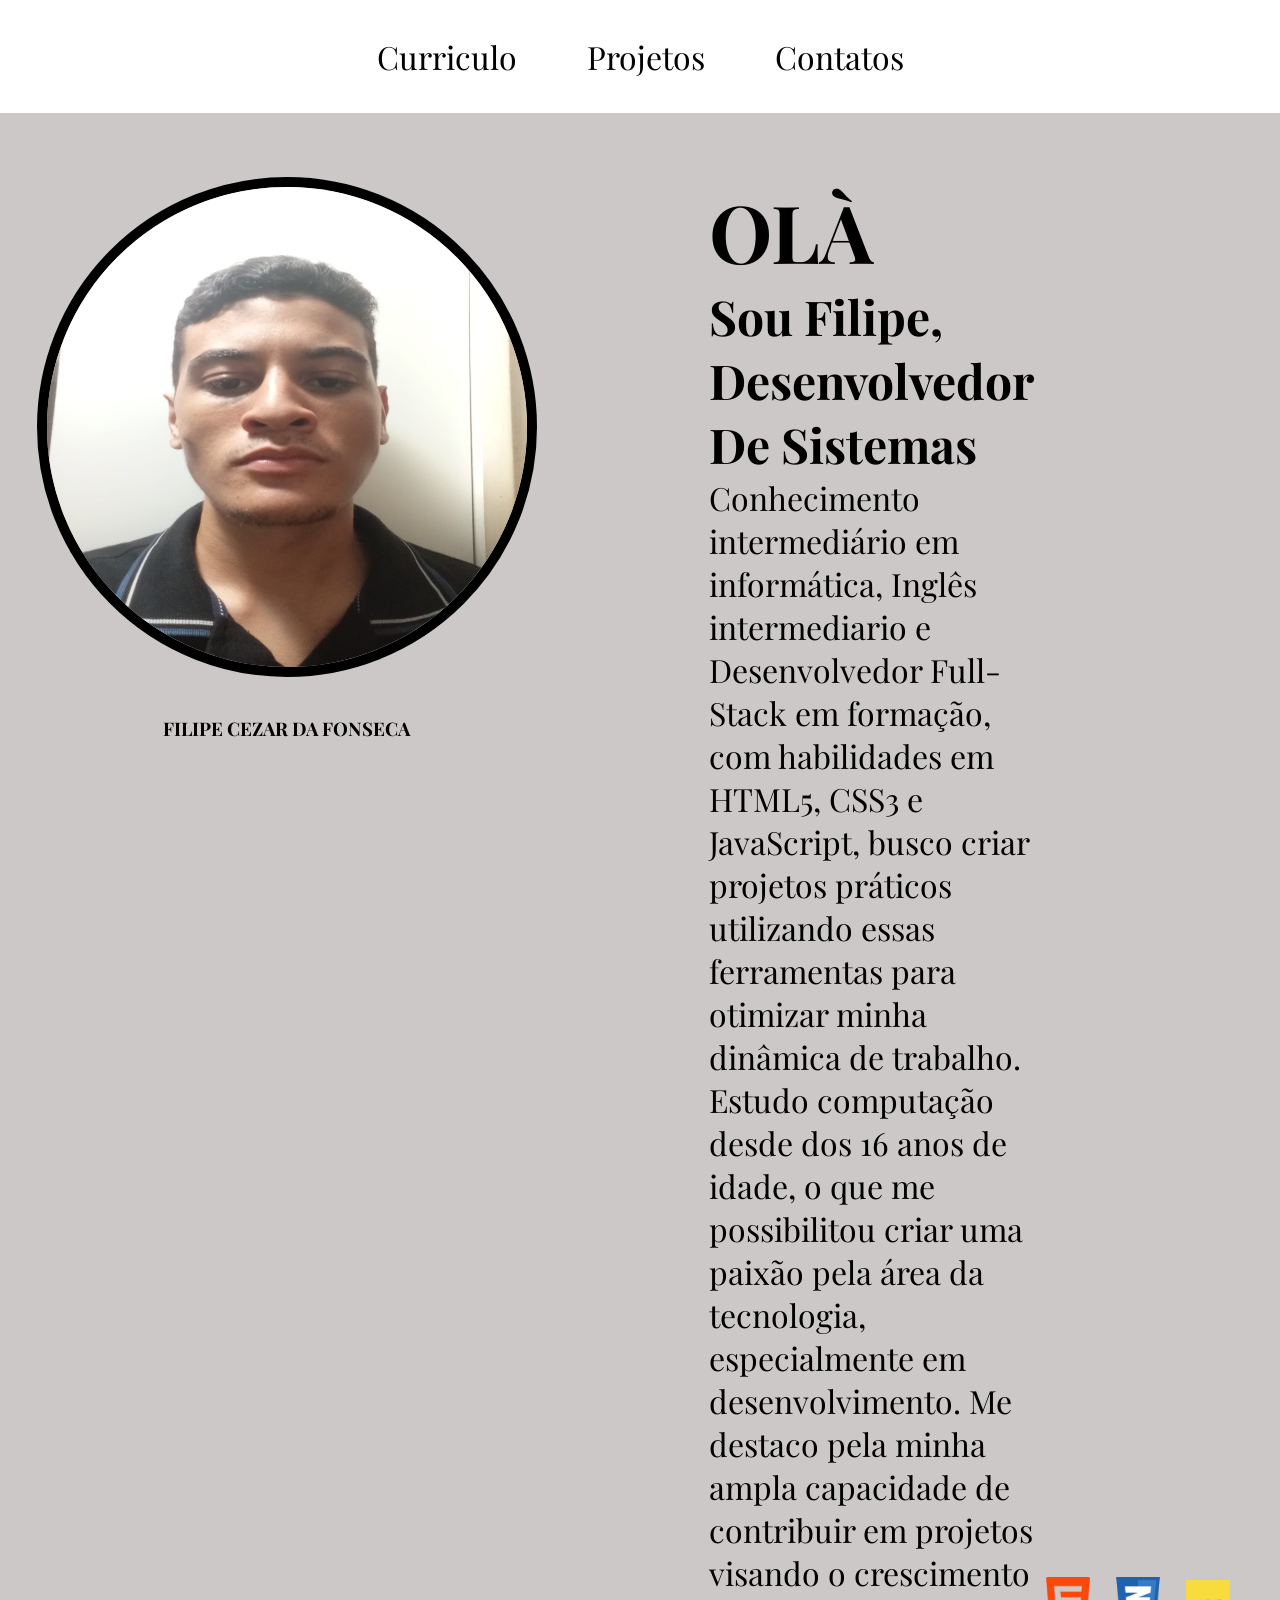
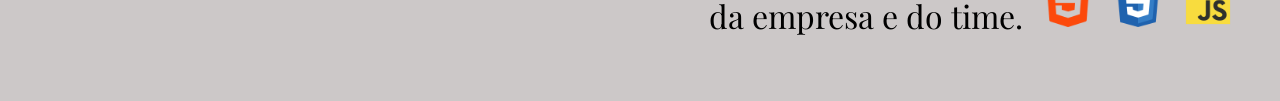
==== Portfolio/index.html @ 0eb7a345 "atualizando" ====
<!DOCTYPE html>
<html lang="pt-br">
<head>
    <meta charset="UTF-8">
    <meta name="viewport" content="width=device-width, initial-scale=1.0">
    <title>Portfolio</title>
    <link rel="stylesheet" href="style.css">
</head>
<body>
    <header>
            <div id="cab" class="cab">
            <a href="#">
                <div class="aba">Curriculo</div>
            </a>

            <a href="#">
                <div class="aba">Projetos</div>
            </a>

            <a href="#">
                <div class="aba">Contatos</div>
            </a>
        </div>
    </header>

    <main>
        <div class="meio">
            <div id="foto">
            <img src="b1daad86-8e97-4df9-8947-ce2627417d10.jpg" alt="arquivodeimagem" id="img">
            <h3 id="desc">FILIPE CEZAR DA FONSECA</h3>
             </div>
            
             <div id="texto">
                <h1 id="ola">OLÀ</h1>
                 <h1 id="titulo">Sou Filipe, Desenvolvedor De Sistemas</h1>
                    <p id="apr">Conhecimento intermediário em informática, Inglês intermediario e Desenvolvedor Full-Stack em formação, com habilidades em HTML5, CSS3 e JavaScript, busco criar projetos práticos utilizando essas ferramentas para otimizar minha dinâmica de trabalho. Estudo computação desde dos 16 anos de idade, o que me possibilitou criar uma paixão pela área da tecnologia, especialmente em desenvolvimento. Me destaco pela minha ampla capacidade de contribuir em projetos visando o crescimento da empresa e do time.</p>
             </div>

                <div id="png">
               <img src="imagens/htmlicone.png" alt="" id="lg">
               <img src="imagens/iconecss.png" alt="" id="lg">
               <img src="imagens/iconejs.png" alt="" id="lg">
             </div>
        </div>
    </main>
    <footer>
        
    </footer>

<script src="main.js"></script>
</body>
</html>
---- Portfolio/style.css ----
@import url('https://fonts.googleapis.com/css2?family=Playfair+Display:ital,wght@0,400..900;1,400..900&display=swap');
*{
    font-family: "Playfair Display", serif;
    border: none;
    box-sizing: border-box;
    margin: 0px;
    padding: 0px;
    

}



.cab{
    display: flex;
    flex-direction: row;
    flex-wrap: nowrap;
     align-items: center;
     justify-items: center;
     justify-content: center;
  
}

.aba{
     margin: 25px;
    padding: 10px;
    font-size:2pc;
    
}


main{
   
}

.meio{
 background-color: rgb(204, 200, 200);
 display: flex;
 flex-direction: row;
 flex-wrap: nowrap;
  justify-content:center;
  padding: 5%;
  
}

#foto{
    /* margin-right: 20%; */

}

#texto{
   margin-left: 15%; 
   

}

#ola{
    font-size: 5pc;
    
}
#titulo{
    font-size: 3pc;
  
}

#apr{
    font-size: 2pc;
}

#png{
    display: flex;
    flex-direction:row;
    flex-wrap: nowrap;
    align-content:flex-end;
    align-items:flex-end;

}

#lg{
    width: 50px;
    height: 50px;
     margin: 10px;
}

#img{
    width: 500px;
    height: 500px;
    border-radius:50%;
    border: 10px solid black;
    transition: transform 0.3s ease-in-out;

}

#desc{
    text-align: center;
    padding: 5px;
    margin-top: 30px;
}

 img:hover{
    transform: translateY(-10px);
 }

a{
    text-decoration: none;
    color: black;
}
a:hover{
    color: rgb(255, 250, 250) ;
    background-color: black;
}


@media (max-width: 768px) {
/*Tela de Celular*/
.cab{
    display: flex;
    flex-wrap:nowrap;
    flex-direction:row;
   text-align: center;
}

.aba{
     
    padding:0px;
   text-align: center;
 
}

#img{
    width: 300px;
    height: 300px;
    border: 2px solid black;
     
}
#png{
    display: flex;
    flex-direction:row;
    flex-wrap: nowrap;

}

#lg{
    width: 50px;
    height: 50px;
    margin: 10px;
}

#texto{
    padding: 20px;
}

#ola{
    font-size: 2pc;
    padding: 5px;
    margin-right: 10%;
}
#titulo{
    font-size: 1pc;
    padding: 10px;
     text-align: left;
     margin-right: 10%;
}
#desc{
    font-size: 1pc;
    margin-right: 10%;
}

#apr{
  font-size: 1pc;
  margin-right: 10%;
}


 .meio{
    
    display:flex;
    flex-direction:row-reverse;
    flex-wrap: wrap;
    
 }

}




@media (max-width:1100px){
/*Tablet */

.cab{
    display: flex;
    flex-wrap:nowrap;
    flex-direction:row;
   text-align: center;
}

.aba{
     
    padding:0px;
   text-align: center;
 
}

#img{
    width: 300px;
    height: 300px;
    border: 2px solid black;
     
}
#png{
    display: flex;
    flex-direction:row;
    flex-wrap: nowrap;

}

#lg{
    width: 50px;
    height: 50px;
    margin: 10px;
}

#texto{
    padding: 20px;
}

#ola{
    font-size: 2pc;
    padding: 5px;
    margin-right: 10%;
}
#titulo{
    font-size: 1pc;
    padding: 10px;
     text-align: left;
     margin-right: 10%;
}
#desc{
    font-size: 1pc;
    margin-right: 10%;
}

#apr{
  font-size: 1pc;
  margin-right: 10%;
}


 .meio{
    
    display:flex;
    flex-direction:row-reverse;
    flex-wrap: wrap;
    
 }
}
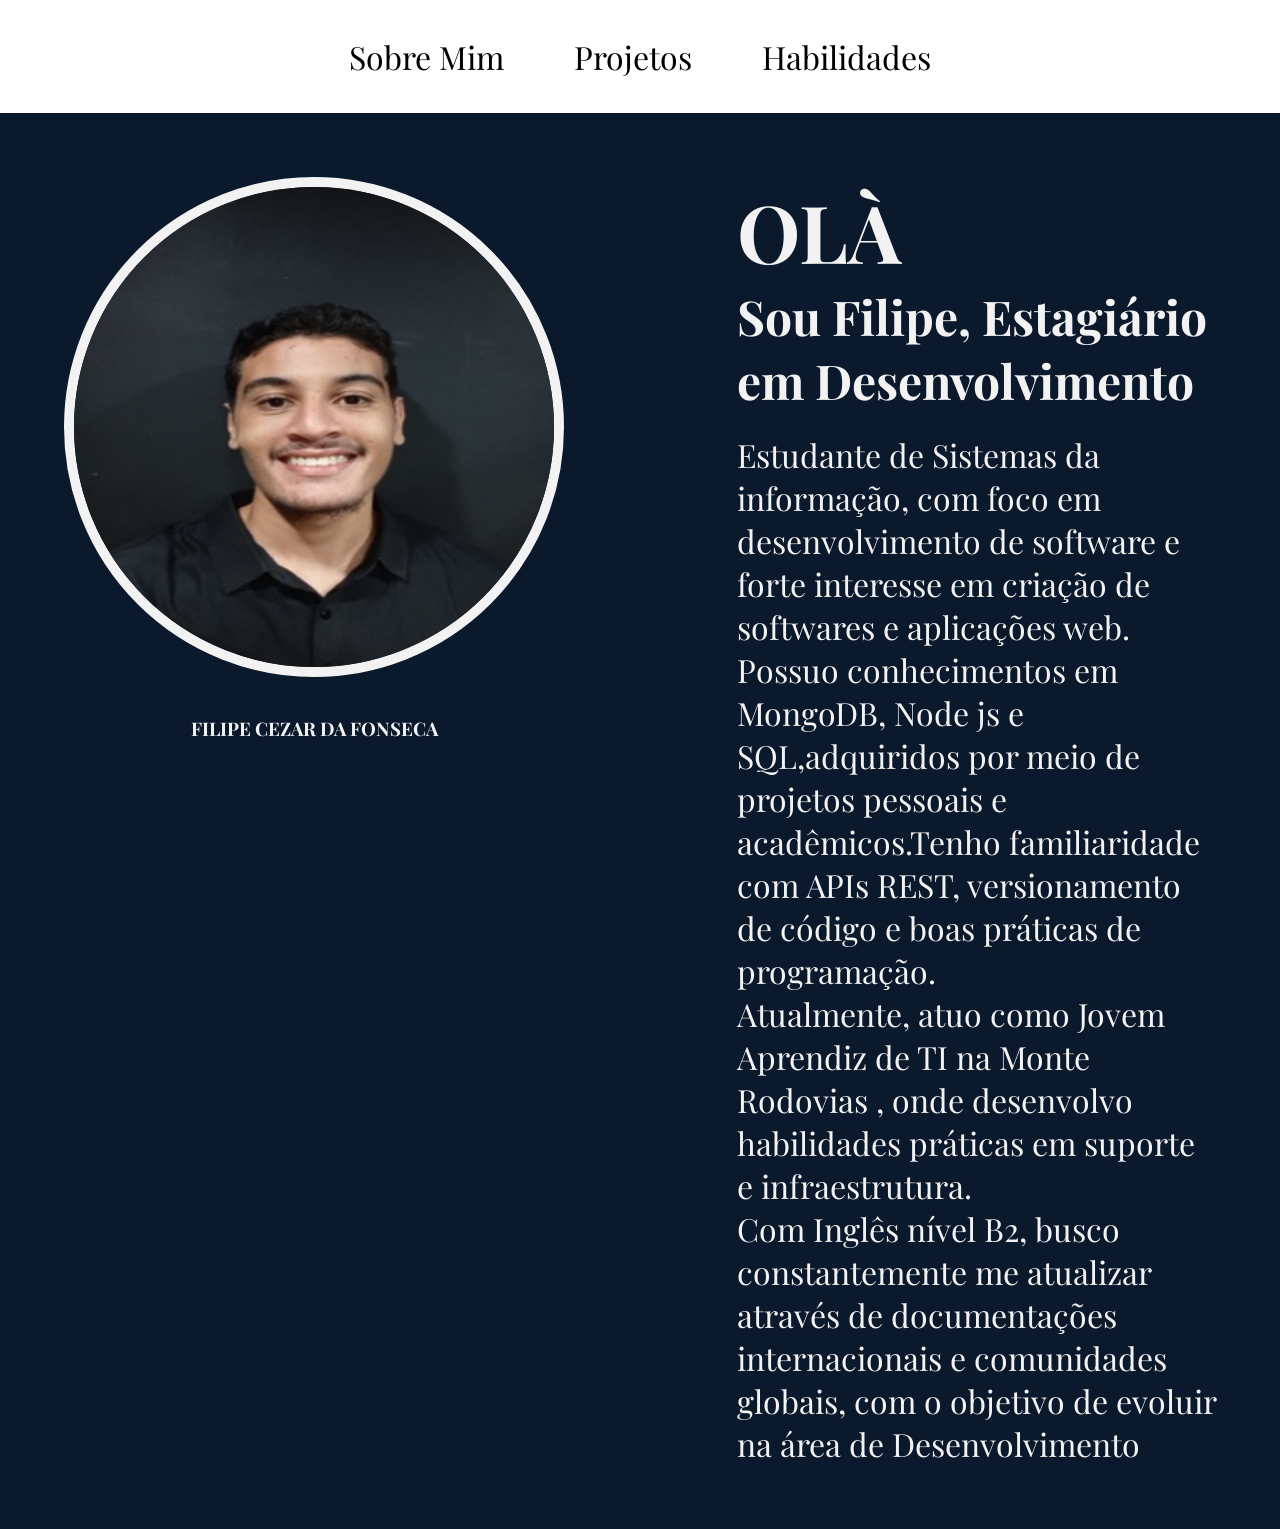
==== commit 7f5a8c8d: "atualizando" ====
--- a/Portfolio/index.html
+++ b/Portfolio/index.html
@@ -10,7 +10,7 @@
     <header>
             <div id="cab" class="cab">
             <a href="#">
-                <div class="aba">Curriculo</div>
+                <div class="aba">Sobre Mim</div>
             </a>
 
             <a href="#">
@@ -18,7 +18,7 @@
             </a>
 
             <a href="#">
-                <div class="aba">Contatos</div>
+                <div class="aba">Habilidades</div>
             </a>
         </div>
     </header>
@@ -26,25 +26,19 @@
     <main>
         <div class="meio">
             <div id="foto">
-            <img src="b1daad86-8e97-4df9-8947-ce2627417d10.jpg" alt="arquivodeimagem" id="img">
+            <img src="imagens/fotogithub.jpg" alt="arquivodeimagem" id="img">
             <h3 id="desc">FILIPE CEZAR DA FONSECA</h3>
              </div>
             
              <div id="texto">
                 <h1 id="ola">OLÀ</h1>
-                 <h1 id="titulo">Sou Filipe, Desenvolvedor De Sistemas</h1>
-                    <p id="apr">Conhecimento intermediário em informática, Inglês intermediario e Desenvolvedor Full-Stack em formação, com habilidades em HTML5, CSS3 e JavaScript, busco criar projetos práticos utilizando essas ferramentas para otimizar minha dinâmica de trabalho. Estudo computação desde dos 16 anos de idade, o que me possibilitou criar uma paixão pela área da tecnologia, especialmente em desenvolvimento. Me destaco pela minha ampla capacidade de contribuir em projetos visando o crescimento da empresa e do time.</p>
-             </div>
-
-                <div id="png">
-               <img src="imagens/htmlicone.png" alt="" id="lg">
-               <img src="imagens/iconecss.png" alt="" id="lg">
-               <img src="imagens/iconejs.png" alt="" id="lg">
+                 <h1 id="titulo">Sou Filipe, Estagiário em Desenvolvimento</h1> <br>
+                    <p id="apr">  Estudante de Sistemas da informação, com foco em desenvolvimento de software e forte interesse em criação de softwares e aplicações web. Possuo conhecimentos em MongoDB, Node js e SQL,adquiridos por meio de projetos pessoais e acadêmicos.Tenho familiaridade com APIs REST, versionamento de código e boas práticas de programação.<br> Atualmente, atuo como Jovem Aprendiz de TI na Monte Rodovias , onde desenvolvo habilidades práticas em suporte e infraestrutura. <br>Com Inglês nível B2, busco constantemente me atualizar através de documentações internacionais e comunidades globais, com o objetivo de evoluir na área de Desenvolvimento</p> 
              </div>
         </div>
     </main>
     <footer>
-        
+
     </footer>
 
 <script src="main.js"></script>
--- a/Portfolio/style.css
+++ b/Portfolio/style.css
@@ -34,7 +34,7 @@
 }
 
 .meio{
- background-color: rgb(204, 200, 200);
+ background-color:#0B192C;
  display: flex;
  flex-direction: row;
  flex-wrap: nowrap;
@@ -56,15 +56,16 @@
 
 #ola{
     font-size: 5pc;
-    
+    color: #F2F2F2;
 }
 #titulo{
     font-size: 3pc;
-  
+  color: #F2F2F2;
 }
 
 #apr{
     font-size: 2pc;
+    color: #F2F2F2;
 }
 
 #png{
@@ -86,7 +87,7 @@
     width: 500px;
     height: 500px;
     border-radius:50%;
-    border: 10px solid black;
+    border: 10px solid #F2F2F2;
     transition: transform 0.3s ease-in-out;
 
 }
@@ -95,6 +96,7 @@
     text-align: center;
     padding: 5px;
     margin-top: 30px;
+    color: #F2F2F2;
 }
 
  img:hover{
@@ -106,8 +108,8 @@
     color: black;
 }
 a:hover{
-    color: rgb(255, 250, 250) ;
-    background-color: black;
+    color:#F2F2F2 ;
+    background-color:#0B192C;
 }
 
 
@@ -182,30 +184,26 @@
 
 }
 
-
-
-
 @media (max-width:1100px){
 /*Tablet */
 
 .cab{
-    display: flex;
-    flex-wrap:nowrap;
-    flex-direction:row;
-   text-align: center;
-}
-
-.aba{
-     
-    padding:0px;
-   text-align: center;
- 
+   display: flex;
+   flex-wrap:nowrap;
+   flex-direction:row;
+   text-align: center;
+   color: #0B192C;
+}
+
+.aba{  
+   padding:0px;
+   text-align: center;
 }
 
 #img{
     width: 300px;
     height: 300px;
-    border: 2px solid black;
+    border: 2px solid #F2F2F2 ;
      
 }
 #png{
@@ -229,21 +227,25 @@
     font-size: 2pc;
     padding: 5px;
     margin-right: 10%;
+    color: #F2F2F2;
 }
 #titulo{
     font-size: 1pc;
     padding: 10px;
-     text-align: left;
-     margin-right: 10%;
+    text-align: left;
+    margin-right: 10%;
+    color: #F2F2F2;
 }
 #desc{
     font-size: 1pc;
-    margin-right: 10%;
+    margin-right: 12%;
+    color: #F2F2F2;
 }
 
 #apr{
   font-size: 1pc;
   margin-right: 10%;
+  color: #F2F2F2;
 }
 
 
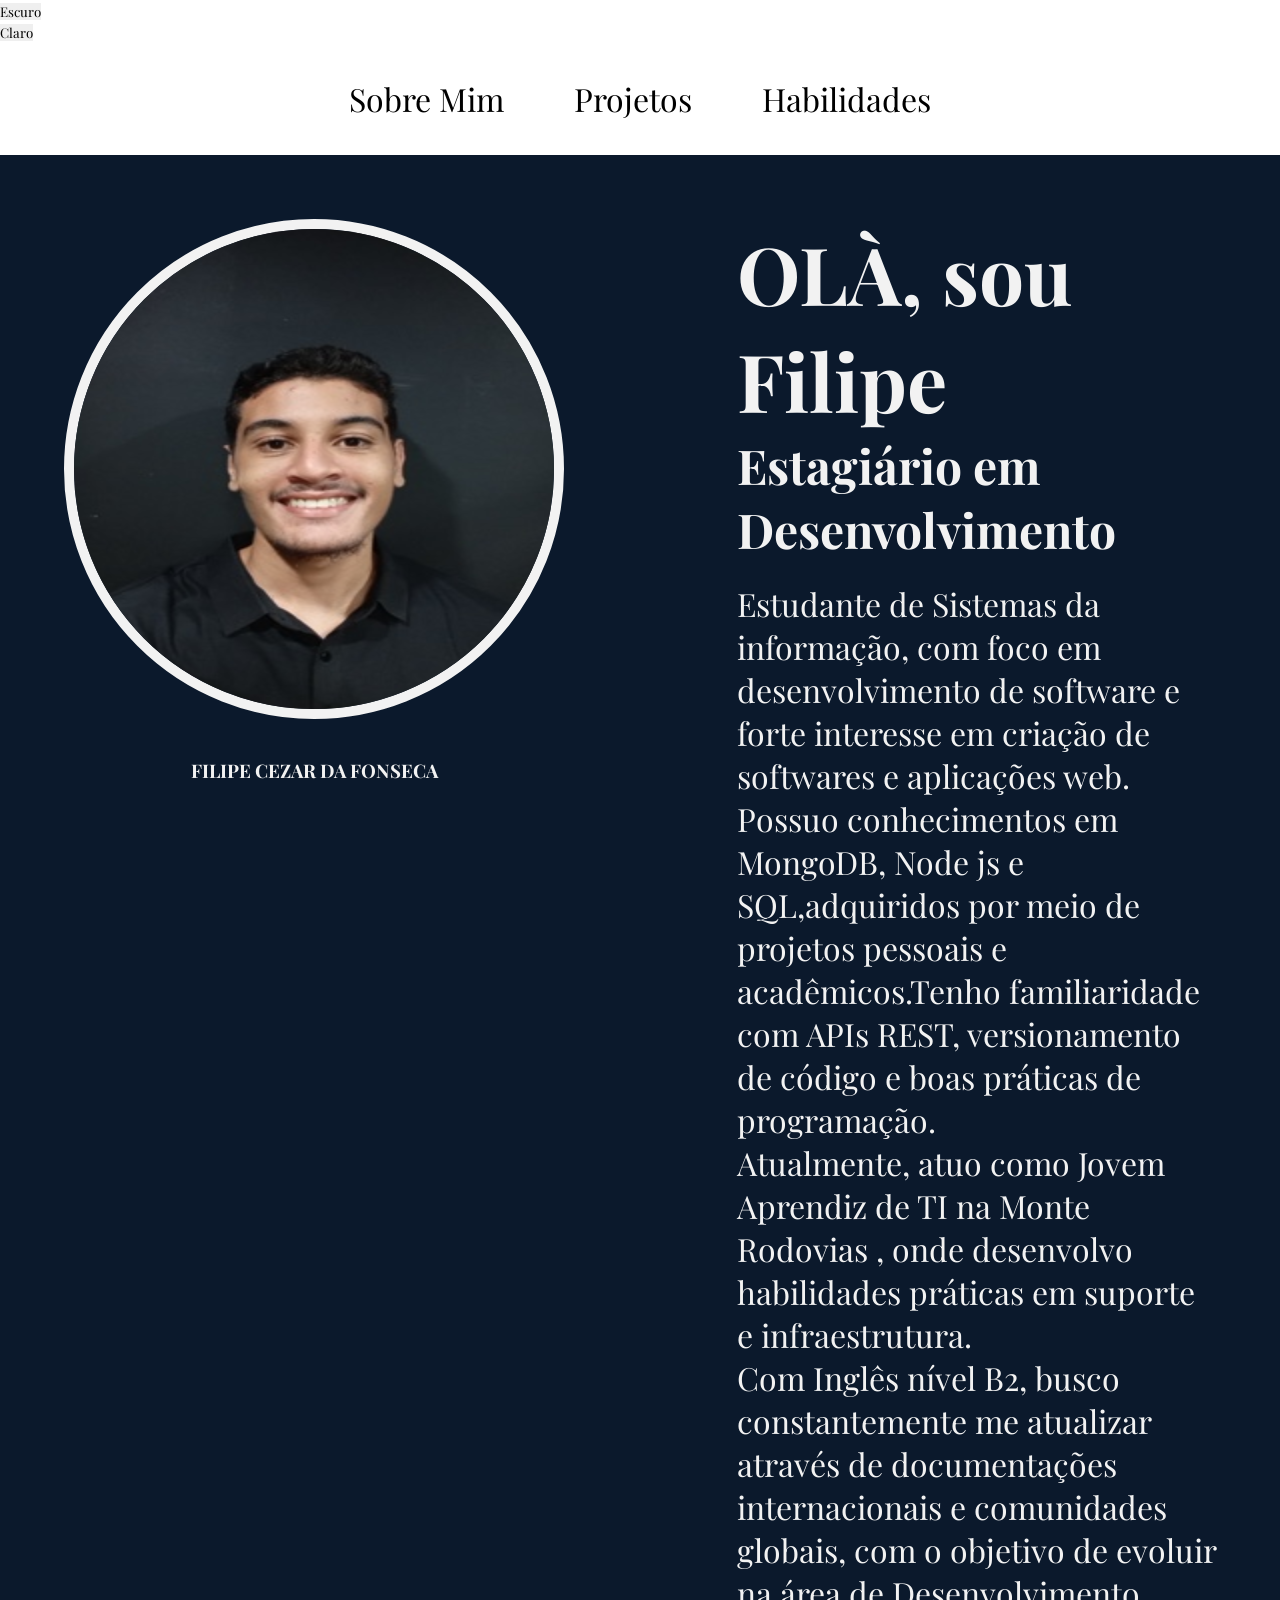
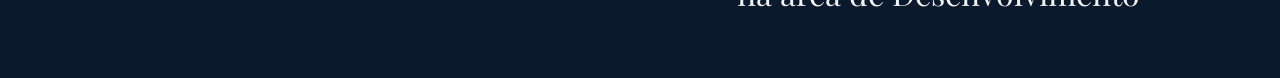
==== commit ead05878: "atualizando" ====
--- a/Portfolio/index.html
+++ b/Portfolio/index.html
@@ -7,7 +7,17 @@
     <link rel="stylesheet" href="style.css">
 </head>
 <body>
-    <header>
+    <header> 
+             <div class="botoes">
+                <div class="dark-mode">
+                    <button id="btn_dark">Escuro</button>
+                </div>
+
+                <div class="light-mode">
+                    <button id="btn_light">Claro</button>
+                </div>
+                
+            </div>
             <div id="cab" class="cab">
             <a href="#">
                 <div class="aba">Sobre Mim</div>
@@ -31,8 +41,8 @@
              </div>
             
              <div id="texto">
-                <h1 id="ola">OLÀ</h1>
-                 <h1 id="titulo">Sou Filipe, Estagiário em Desenvolvimento</h1> <br>
+                <h1 id="ola">OLÀ, sou Filipe</h1>
+                 <h1 id="titulo">Estagiário em Desenvolvimento</h1> <br>
                     <p id="apr">  Estudante de Sistemas da informação, com foco em desenvolvimento de software e forte interesse em criação de softwares e aplicações web. Possuo conhecimentos em MongoDB, Node js e SQL,adquiridos por meio de projetos pessoais e acadêmicos.Tenho familiaridade com APIs REST, versionamento de código e boas práticas de programação.<br> Atualmente, atuo como Jovem Aprendiz de TI na Monte Rodovias , onde desenvolvo habilidades práticas em suporte e infraestrutura. <br>Com Inglês nível B2, busco constantemente me atualizar através de documentações internacionais e comunidades globais, com o objetivo de evoluir na área de Desenvolvimento</p> 
              </div>
         </div>
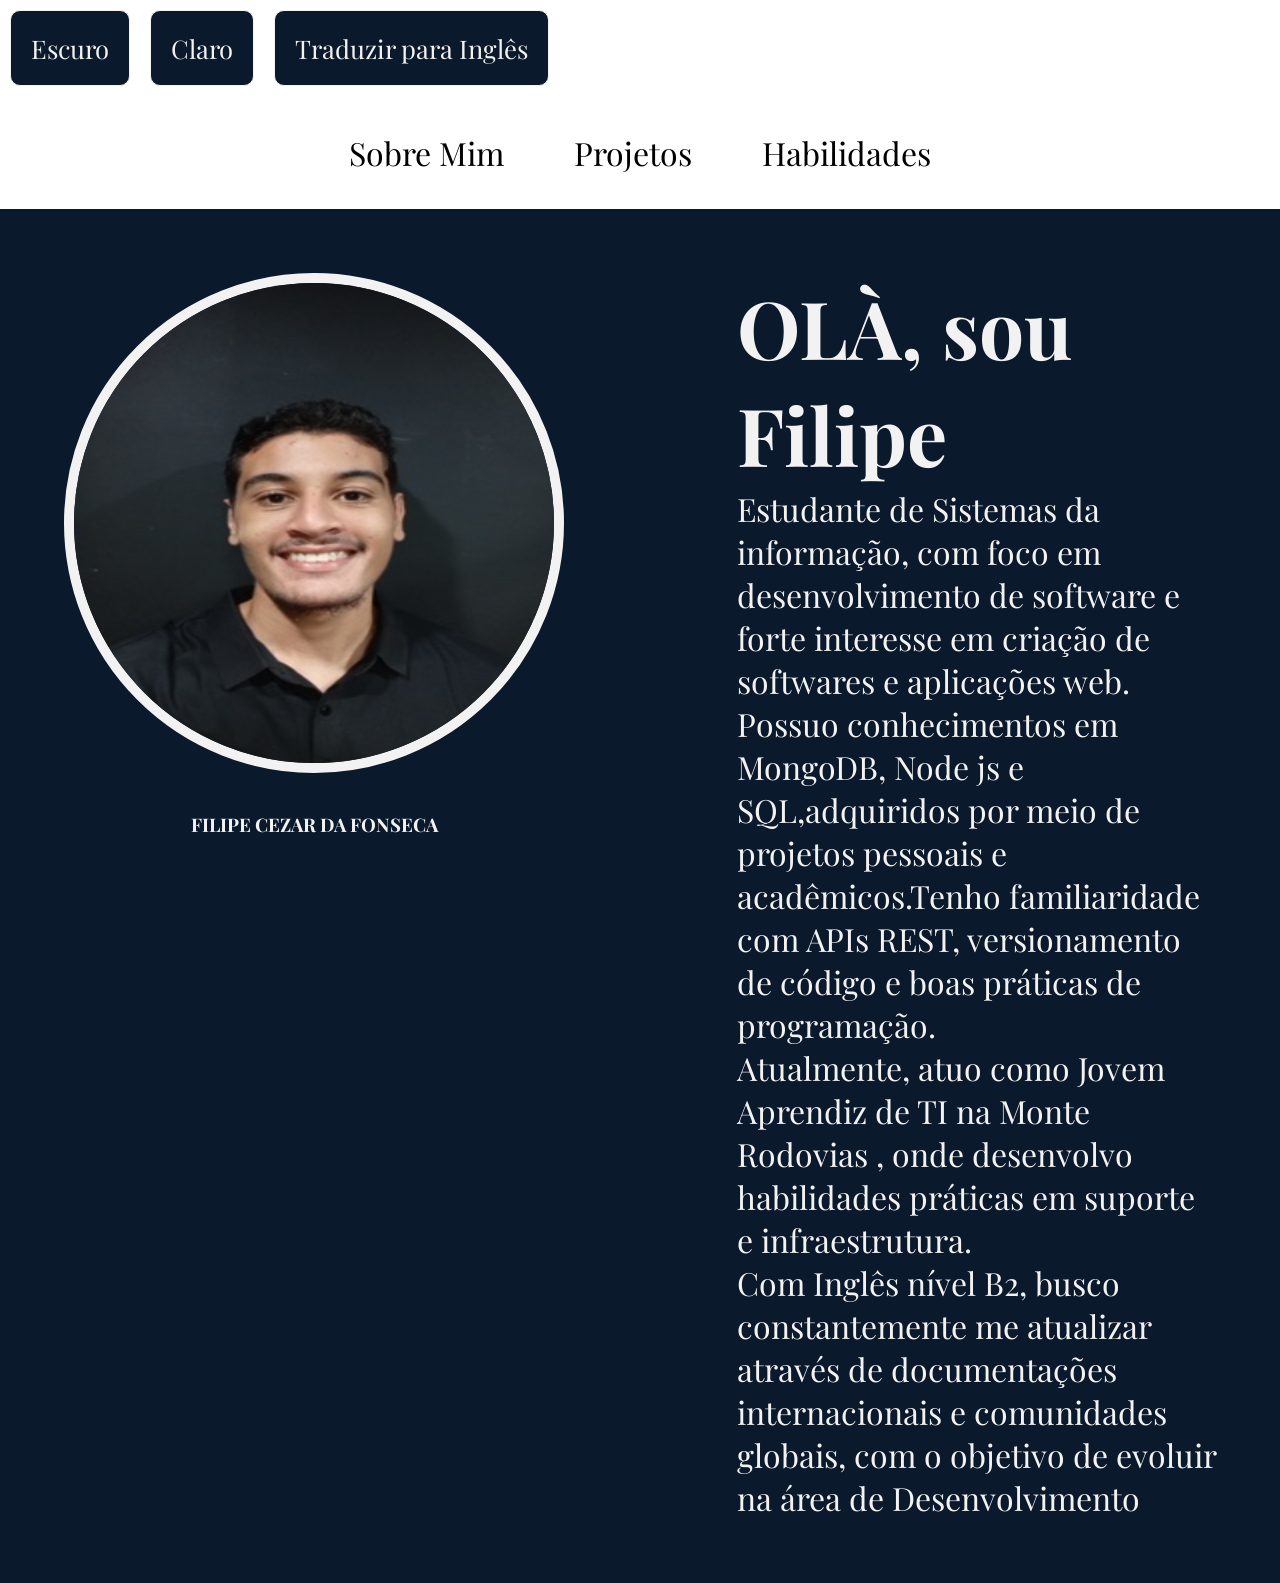
==== commit a08956d3: "atualizando" ====
--- a/Portfolio/index.html
+++ b/Portfolio/index.html
@@ -16,7 +16,11 @@
                 <div class="light-mode">
                     <button id="btn_light">Claro</button>
                 </div>
-                
+
+             <div class="btn_translate">
+                 <button id="translate">Traduzir para Inglês</button>
+            </div>
+
             </div>
             <div id="cab" class="cab">
             <a href="#">
@@ -42,7 +46,7 @@
             
              <div id="texto">
                 <h1 id="ola">OLÀ, sou Filipe</h1>
-                 <h1 id="titulo">Estagiário em Desenvolvimento</h1> <br>
+                 <!-- <h1 id="titulo">Estagiário em Desenvolvimento</h1> <br> -->
                     <p id="apr">  Estudante de Sistemas da informação, com foco em desenvolvimento de software e forte interesse em criação de softwares e aplicações web. Possuo conhecimentos em MongoDB, Node js e SQL,adquiridos por meio de projetos pessoais e acadêmicos.Tenho familiaridade com APIs REST, versionamento de código e boas práticas de programação.<br> Atualmente, atuo como Jovem Aprendiz de TI na Monte Rodovias , onde desenvolvo habilidades práticas em suporte e infraestrutura. <br>Com Inglês nível B2, busco constantemente me atualizar através de documentações internacionais e comunidades globais, com o objetivo de evoluir na área de Desenvolvimento</p> 
              </div>
         </div>
--- a/Portfolio/style.css
+++ b/Portfolio/style.css
@@ -6,6 +6,50 @@
     margin: 0px;
     padding: 0px;
     
+
+}
+
+.botoes{
+    display: flex;
+    justify-content: left;
+    align-items: left;
+    flex-direction:row;
+}
+.dark-mode{
+margin: 5px;
+padding: 5px;
+}
+#btn_dark{
+padding: 20px;
+border: 1px solid  #F2F2F2;
+border-radius: 10px;
+background-color: #0B192C;
+color: #F2F2F2;
+font-size: 1.6em;
+}
+.light-mode{
+margin: 5px;
+padding: 5px;
+}
+#btn_light{
+padding: 20px;
+border: 1px solid #F2F2F2;
+border-radius: 10px;
+background-color: #0B192C;
+color: #F2F2F2;
+font-size: 1.6em;
+}
+.btn_translate{
+margin: 5px;
+padding: 5px;
+}
+#translate{
+padding: 20px;
+border: 1px solid #F2F2F2;
+border-radius: 10px;
+background-color: #0B192C;
+color: #F2F2F2;
+font-size: 1.6em;
 
 }
 
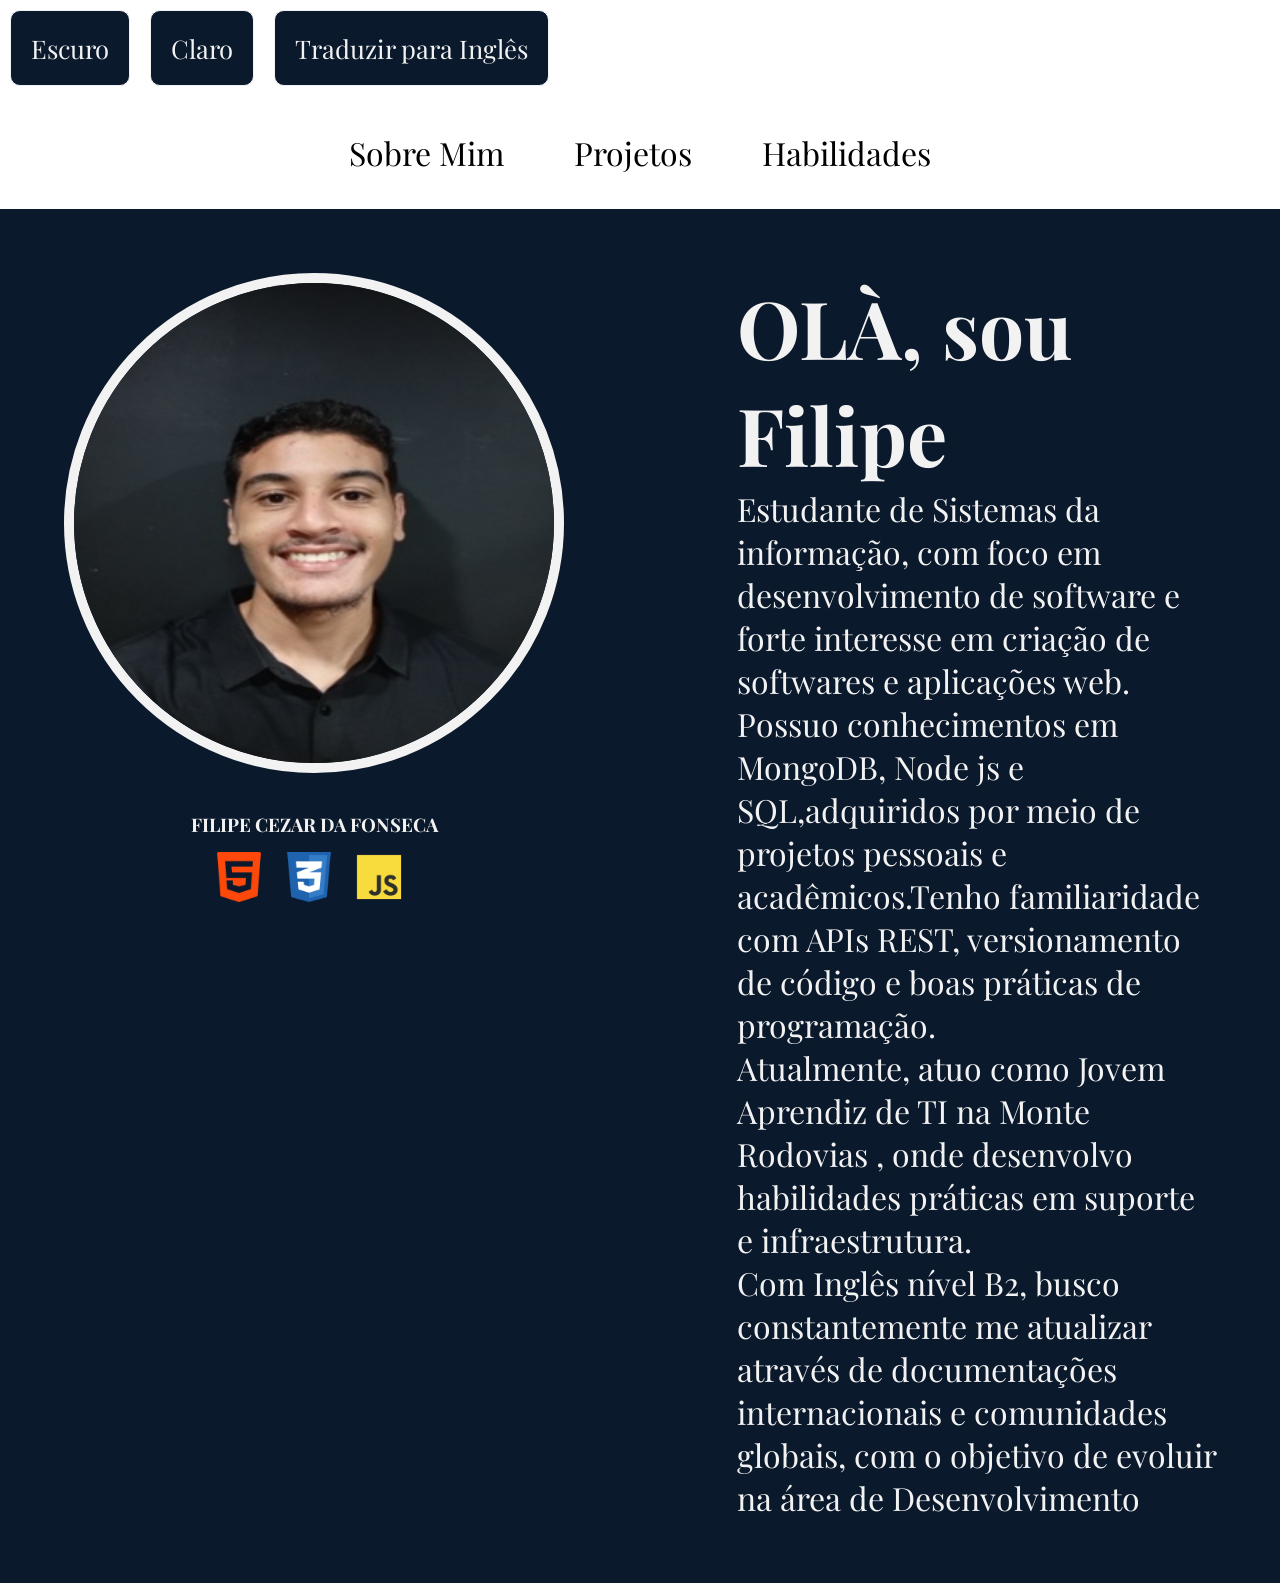
==== commit e6ed7f6b: "atualizando" ====
--- a/Portfolio/index.html
+++ b/Portfolio/index.html
@@ -12,7 +12,6 @@
                 <div class="dark-mode">
                     <button id="btn_dark">Escuro</button>
                 </div>
-
                 <div class="light-mode">
                     <button id="btn_light">Claro</button>
                 </div>
@@ -24,15 +23,15 @@
             </div>
             <div id="cab" class="cab">
             <a href="#">
-                <div class="aba">Sobre Mim</div>
+                <div class="aba" id="sobremim">Sobre Mim</div>
             </a>
 
             <a href="#">
-                <div class="aba">Projetos</div>
+                <div class="aba" id="projetos">Projetos</div>
             </a>
 
             <a href="#">
-                <div class="aba">Habilidades</div>
+                <div class="aba" id="habilidades">Habilidades</div>
             </a>
         </div>
     </header>
@@ -42,7 +41,13 @@
             <div id="foto">
             <img src="imagens/fotogithub.jpg" alt="arquivodeimagem" id="img">
             <h3 id="desc">FILIPE CEZAR DA FONSECA</h3>
-             </div>
+            
+        <div id="png">
+                   <img src="imagens/htmlicone.png" alt="" id="lg">
+                   <img src="imagens/iconecss.png" alt="" id="lg">
+                   <img src="imagens/iconejs.png" alt="" id="lg">
+            </div>
+     </div>
             
              <div id="texto">
                 <h1 id="ola">OLÀ, sou Filipe</h1>
@@ -50,9 +55,10 @@
                     <p id="apr">  Estudante de Sistemas da informação, com foco em desenvolvimento de software e forte interesse em criação de softwares e aplicações web. Possuo conhecimentos em MongoDB, Node js e SQL,adquiridos por meio de projetos pessoais e acadêmicos.Tenho familiaridade com APIs REST, versionamento de código e boas práticas de programação.<br> Atualmente, atuo como Jovem Aprendiz de TI na Monte Rodovias , onde desenvolvo habilidades práticas em suporte e infraestrutura. <br>Com Inglês nível B2, busco constantemente me atualizar através de documentações internacionais e comunidades globais, com o objetivo de evoluir na área de Desenvolvimento</p> 
              </div>
         </div>
+         
     </main>
     <footer>
-
+         
     </footer>
 
 <script src="main.js"></script>
--- a/Portfolio/style.css
+++ b/Portfolio/style.css
@@ -5,8 +5,17 @@
     box-sizing: border-box;
     margin: 0px;
     padding: 0px;
-    
-
+
+}
+
+.dark-page{
+    background-color: #0B192C;
+    color: #F2F2F2;
+}
+
+.light-page{
+    background-color: #F2F2F2;
+    color: #0B192C;
 }
 
 .botoes{
@@ -26,6 +35,7 @@
 background-color: #0B192C;
 color: #F2F2F2;
 font-size: 1.6em;
+cursor: pointer;
 }
 .light-mode{
 margin: 5px;
@@ -37,7 +47,9 @@
 border-radius: 10px;
 background-color: #0B192C;
 color: #F2F2F2;
-font-size: 1.6em;
+font-size: 1.6em; 
+cursor: pointer;
+
 }
 .btn_translate{
 margin: 5px;
@@ -50,10 +62,8 @@
 background-color: #0B192C;
 color: #F2F2F2;
 font-size: 1.6em;
-
-}
-
-
+cursor: pointer ;
+}
 
 .cab{
     display: flex;
@@ -66,15 +76,9 @@
 }
 
 .aba{
-     margin: 25px;
+    margin: 25px;
     padding: 10px;
     font-size:2pc;
-    
-}
-
-
-main{
-   
 }
 
 .meio{
@@ -87,25 +91,18 @@
   
 }
 
-#foto{
-    /* margin-right: 20%; */
-
-}
-
 #texto{
    margin-left: 15%; 
-   
-
 }
 
 #ola{
     font-size: 5pc;
     color: #F2F2F2;
 }
-#titulo{
+/* #titulo{
     font-size: 3pc;
   color: #F2F2F2;
-}
+} */
 
 #apr{
     font-size: 2pc;
@@ -116,15 +113,15 @@
     display: flex;
     flex-direction:row;
     flex-wrap: nowrap;
-    align-content:flex-end;
-    align-items:flex-end;
-
+    align-content:center;
+    align-items:center;
+    margin-left: 140px;
 }
 
 #lg{
     width: 50px;
     height: 50px;
-     margin: 10px;
+    margin: 10px;
 }
 
 #img{
@@ -151,11 +148,6 @@
     text-decoration: none;
     color: black;
 }
-a:hover{
-    color:#F2F2F2 ;
-    background-color:#0B192C;
-}
-
 
 @media (max-width: 768px) {
 /*Tela de Celular*/
@@ -183,7 +175,6 @@
     display: flex;
     flex-direction:row;
     flex-wrap: nowrap;
-
 }
 
 #lg{
@@ -201,12 +192,12 @@
     padding: 5px;
     margin-right: 10%;
 }
-#titulo{
+/* #titulo{
     font-size: 1pc;
     padding: 10px;
      text-align: left;
      margin-right: 10%;
-}
+} */
 #desc{
     font-size: 1pc;
     margin-right: 10%;
@@ -237,11 +228,32 @@
    flex-direction:row;
    text-align: center;
    color: #0B192C;
-}
+   width: 450px;
+}
+
+.botoes{
+margin-left: 8px;
+}
+
+#btn_light{
+font-size: 1.0em;
+
+}
+#btn_dark{
+font-size: 1.0em;
+
+}
+#translate{
+font-size: 0.9em;
+
+}
+
 
 .aba{  
    padding:0px;
    text-align: center;
+   font-size: 1.2em;
+
 }
 
 #img{
@@ -254,6 +266,7 @@
     display: flex;
     flex-direction:row;
     flex-wrap: nowrap;
+    margin-left: 25px;
 
 }
 
@@ -273,13 +286,13 @@
     margin-right: 10%;
     color: #F2F2F2;
 }
-#titulo{
+/* #titulo{
     font-size: 1pc;
     padding: 10px;
     text-align: left;
     margin-right: 10%;
     color: #F2F2F2;
-}
+} */
 #desc{
     font-size: 1pc;
     margin-right: 12%;
@@ -294,11 +307,10 @@
 
 
  .meio{
-    
     display:flex;
     flex-direction:row-reverse;
     flex-wrap: wrap;
-    
+    width: 496px;
  }
 }
 
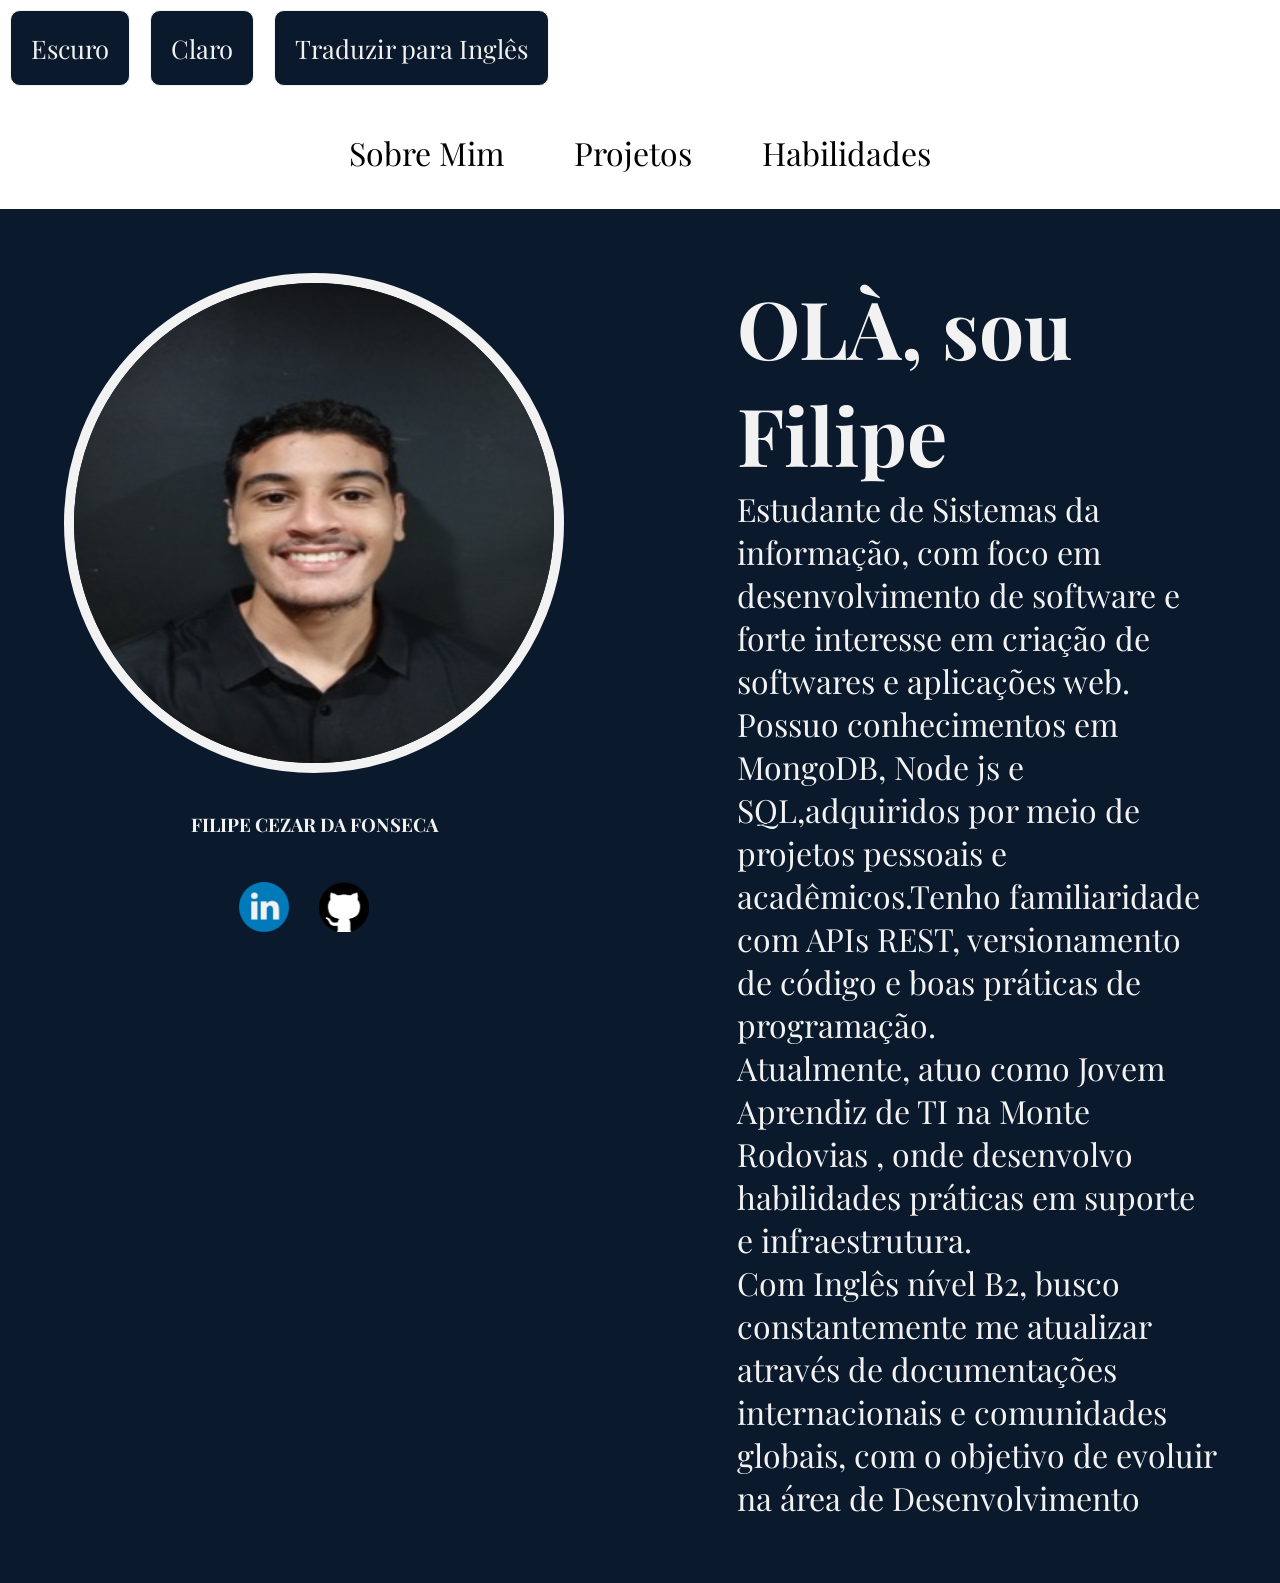
==== commit 6bd797d3: "atualizando" ====
--- a/Portfolio/index.html
+++ b/Portfolio/index.html
@@ -39,13 +39,12 @@
     <main>
         <div class="meio">
             <div id="foto">
-            <img src="imagens/fotogithub.jpg" alt="arquivodeimagem" id="img">
+            <img src="imagens/fotofilipe.jpg" alt="arquivodeimagem" id="img">
             <h3 id="desc">FILIPE CEZAR DA FONSECA</h3>
             
         <div id="png">
-                   <img src="imagens/htmlicone.png" alt="" id="lg">
-                   <img src="imagens/iconecss.png" alt="" id="lg">
-                   <img src="imagens/iconejs.png" alt="" id="lg">
+                   <a href="https://www.linkedin.com/in/filipe-cezar-746954349/"><img src="imagens/fotolinkedin.png" alt="Linkedin" id="lg"></a>
+                   <a href="https://github.com/Filipecezar00?tab=overview&from=2026-01-01&to=2026-01-21"><img src="imagens/fotogithub.png" alt="Github" id="lg" ></a>
             </div>
      </div>
             
--- a/Portfolio/style.css
+++ b/Portfolio/style.css
@@ -115,13 +115,14 @@
     flex-wrap: nowrap;
     align-content:center;
     align-items:center;
-    margin-left: 140px;
+    margin-left: 160px;
+    margin-top: 25px;
 }
 
 #lg{
     width: 50px;
     height: 50px;
-    margin: 10px;
+    margin: 15px;
 }
 
 #img{
